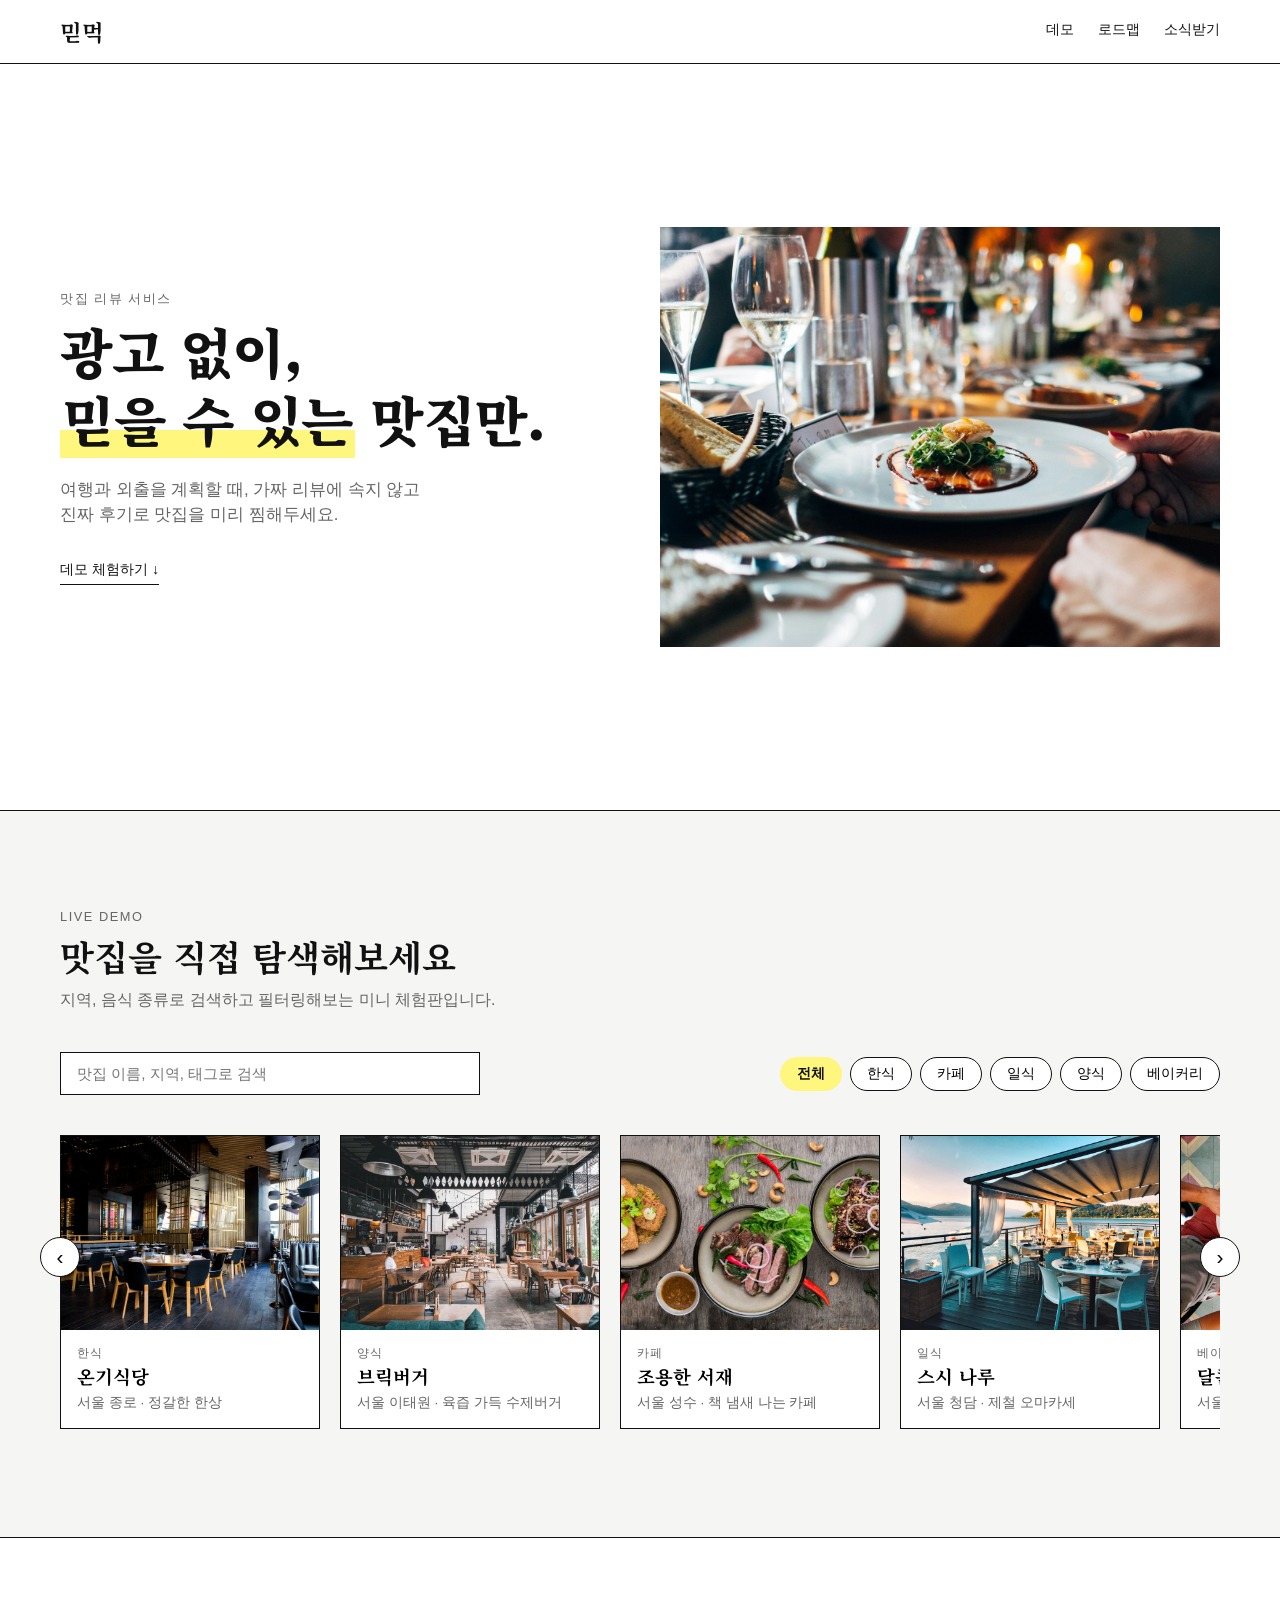
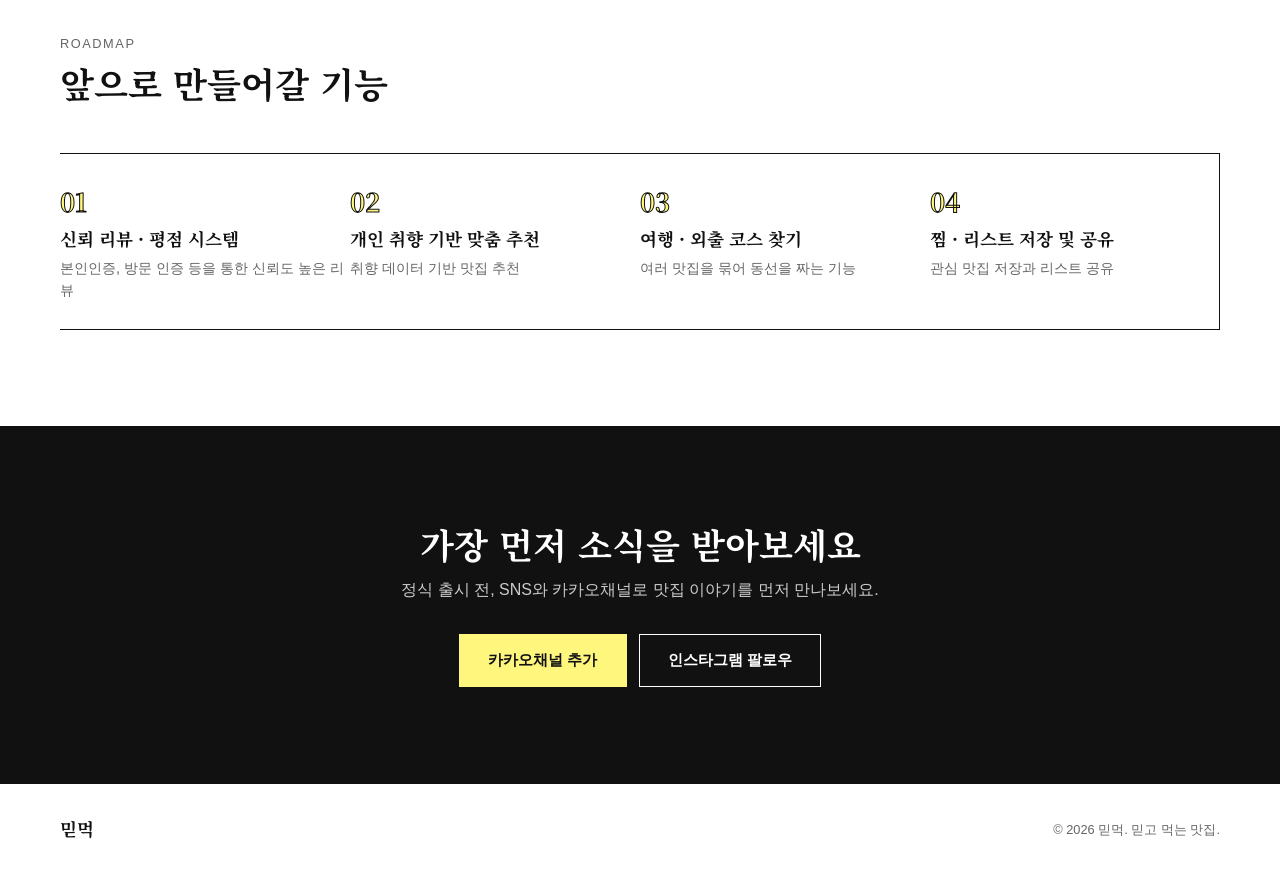
==== index.html @ 7cdf7df2 "Add 믿먹 landing page (hero, demo, roadmap, CTA) Implements PRD/DESIGN spec: vanilla HTML/CSS/JS with " ====
<!DOCTYPE html>
<html lang="ko">
<head>
<meta charset="UTF-8">
<meta name="viewport" content="width=device-width, initial-scale=1.0">
<title>믿먹 — 믿고 먹는 맛집</title>
<meta name="description" content="광고·가짜 리뷰 없이, 믿을 수 있는 맛집을 발견하세요.">
<link rel="preconnect" href="https://fonts.googleapis.com">
<link rel="preconnect" href="https://fonts.gstatic.com" crossorigin>
<link href="https://fonts.googleapis.com/css2?family=Noto+Serif+KR:wght@500;700;900&display=swap" rel="stylesheet">
<link rel="stylesheet" as="style" crossorigin href="https://cdn.jsdelivr.net/gh/orioncactus/pretendard@v1.3.9/dist/web/variable/pretendardvariable.css" />
<link rel="stylesheet" href="css/style.css">
</head>
<body>

<header class="site-header">
  <div class="container header-inner">
    <a href="#top" class="logo">믿먹</a>
    <nav class="site-nav">
      <a href="#demo">데모</a>
      <a href="#roadmap">로드맵</a>
      <a href="#cta">소식받기</a>
    </nav>
  </div>
</header>

<main id="top">

  <section class="hero">
    <div class="container hero-inner">
      <div class="hero-copy">
        <p class="eyebrow">맛집 리뷰 서비스</p>
        <h1>
          광고 없이,<br>
          <span class="highlight">믿을 수 있는</span> 맛집만.
        </h1>
        <p class="hero-sub">
          여행과 외출을 계획할 때, 가짜 리뷰에 속지 않고<br>
          진짜 후기로 맛집을 미리 찜해두세요.
        </p>
        <a href="#demo" class="hero-scroll">데모 체험하기 ↓</a>
      </div>
      <div class="hero-media">
        <img src="assets/images/hero.jpg" alt="정갈하게 차려진 음식 테이블">
      </div>
    </div>
  </section>

  <section id="demo" class="demo">
    <div class="container">
      <div class="demo-intro">
        <p class="eyebrow">Live Demo</p>
        <h2>맛집을 직접 탐색해보세요</h2>
        <p class="section-desc">지역, 음식 종류로 검색하고 필터링해보는 미니 체험판입니다.</p>
      </div>

      <div class="demo-controls">
        <input type="search" id="demo-search" class="search-input" placeholder="맛집 이름, 지역, 태그로 검색">
        <div class="filter-chips" id="filter-chips" role="group" aria-label="카테고리 필터"></div>
      </div>

      <div class="card-track-wrapper">
        <button class="track-arrow track-arrow-prev" id="arrow-prev" aria-label="이전 카드">‹</button>
        <div class="card-track" id="card-track"></div>
        <button class="track-arrow track-arrow-next" id="arrow-next" aria-label="다음 카드">›</button>
      </div>
      <p class="empty-state" id="empty-state" hidden>검색 결과가 없어요. 다른 키워드로 찾아보세요.</p>
    </div>
  </section>

  <section id="roadmap" class="roadmap">
    <div class="container">
      <p class="eyebrow">Roadmap</p>
      <h2>앞으로 만들어갈 기능</h2>
      <ol class="roadmap-list">
        <li class="roadmap-item">
          <span class="roadmap-index">01</span>
          <h3>신뢰 리뷰 · 평점 시스템</h3>
          <p>본인인증, 방문 인증 등을 통한 신뢰도 높은 리뷰</p>
        </li>
        <li class="roadmap-item">
          <span class="roadmap-index">02</span>
          <h3>개인 취향 기반 맞춤 추천</h3>
          <p>취향 데이터 기반 맛집 추천</p>
        </li>
        <li class="roadmap-item">
          <span class="roadmap-index">03</span>
          <h3>여행 · 외출 코스 찾기</h3>
          <p>여러 맛집을 묶어 동선을 짜는 기능</p>
        </li>
        <li class="roadmap-item">
          <span class="roadmap-index">04</span>
          <h3>찜 · 리스트 저장 및 공유</h3>
          <p>관심 맛집 저장과 리스트 공유</p>
        </li>
      </ol>
    </div>
  </section>

  <section id="cta" class="cta">
    <div class="container cta-inner">
      <h2>가장 먼저 소식을 받아보세요</h2>
      <p>정식 출시 전, SNS와 카카오채널로 맛집 이야기를 먼저 만나보세요.</p>
      <div class="cta-buttons">
        <!-- TODO: 실제 카카오채널 URL로 교체 -->
        <a href="#" class="btn btn-primary">카카오채널 추가</a>
        <!-- TODO: 실제 인스타그램 URL로 교체 -->
        <a href="#" class="btn btn-secondary">인스타그램 팔로우</a>
      </div>
    </div>
  </section>

</main>

<footer class="site-footer">
  <div class="container footer-inner">
    <span class="logo logo-small">믿먹</span>
    <p>&copy; 2026 믿먹. 믿고 먹는 맛집.</p>
  </div>
</footer>

<div class="modal-overlay" id="modal-overlay" hidden>
  <div class="modal" role="dialog" aria-modal="true" aria-labelledby="modal-title">
    <button class="modal-close" id="modal-close" aria-label="닫기">×</button>
    <div class="modal-media">
      <img id="modal-img" src="" alt="">
    </div>
    <div class="modal-body">
      <p class="eyebrow" id="modal-category"></p>
      <h3 id="modal-title"></h3>
      <p class="modal-meta" id="modal-meta"></p>
      <ul class="modal-reviews" id="modal-reviews"></ul>
    </div>
  </div>
</div>

<script src="js/demo-data.js"></script>
<script src="js/main.js"></script>
</body>
</html>
---- css/style.css ----
/* ---------- Tokens ---------- */
:root {
  --font-heading: 'Noto Serif KR', Georgia, 'Times New Roman', serif;
  --font-body: 'Pretendard Variable', 'Pretendard', -apple-system, BlinkMacSystemFont, 'Malgun Gothic', sans-serif;

  --color-bg: #FFFFFF;
  --color-bg-alt: #F5F5F3;
  --color-text: #111111;
  --color-text-muted: #666666;
  --color-border: #111111;
  --color-point: #FFF67E;
  --color-point-text: #111111;

  --container-max: 1200px;
  --header-height: 64px;
}

/* ---------- Reset ---------- */
* { box-sizing: border-box; margin: 0; padding: 0; }

html { scroll-behavior: smooth; }

body {
  font-family: var(--font-body);
  color: var(--color-text);
  background: var(--color-bg);
  line-height: 1.5;
  -webkit-font-smoothing: antialiased;
}

img { max-width: 100%; display: block; }

a { color: inherit; text-decoration: none; }

h1, h2, h3 { font-family: var(--font-heading); line-height: 1.25; }

ul, ol { list-style: none; }

button { font-family: inherit; cursor: pointer; background: none; border: none; }

input { font-family: inherit; }

.container {
  max-width: var(--container-max);
  margin: 0 auto;
  padding: 0 20px;
}

.eyebrow {
  font-size: 0.8rem;
  letter-spacing: 0.12em;
  text-transform: uppercase;
  color: var(--color-text-muted);
  margin-bottom: 8px;
}

.section-desc {
  color: var(--color-text-muted);
  margin-top: 10px;
}

.highlight {
  background: linear-gradient(to top, var(--color-point) 35%, transparent 35%);
  padding: 0 2px;
}

/* ---------- Header ---------- */
.site-header {
  position: sticky;
  top: 0;
  z-index: 50;
  background: var(--color-bg);
  border-bottom: 1px solid var(--color-border);
  height: var(--header-height);
}

.header-inner {
  height: 100%;
  display: flex;
  align-items: center;
  justify-content: space-between;
}

.logo {
  font-family: var(--font-heading);
  font-weight: 700;
  font-size: 1.4rem;
  letter-spacing: -0.02em;
}

.site-nav {
  display: flex;
  gap: 24px;
}

.site-nav a {
  font-size: 0.9rem;
  color: var(--color-text);
  border-bottom: 1px solid transparent;
  padding-bottom: 2px;
  transition: border-color 0.2s;
}

.site-nav a:hover { border-color: var(--color-text); }

/* ---------- Hero ---------- */
.hero {
  min-height: calc(90vh - var(--header-height));
  display: flex;
  align-items: center;
  padding: 48px 0;
}

.hero-inner {
  display: grid;
  grid-template-columns: 1fr;
  gap: 40px;
  align-items: center;
}

.hero-copy h1 {
  font-size: clamp(2rem, 5vw, 3.4rem);
  font-weight: 900;
  letter-spacing: -0.02em;
}

.hero-sub {
  margin-top: 24px;
  color: var(--color-text-muted);
  font-size: 1.05rem;
}

.hero-scroll {
  display: inline-block;
  margin-top: 32px;
  font-size: 0.9rem;
  border-bottom: 1px solid var(--color-text);
  padding-bottom: 3px;
}

.hero-media {
  aspect-ratio: 4 / 3;
  overflow: hidden;
}

.hero-media img {
  width: 100%;
  height: 100%;
  object-fit: cover;
}

/* ---------- Demo ---------- */
.demo {
  padding: 96px 0;
  background: var(--color-bg-alt);
  border-top: 1px solid var(--color-border);
  border-bottom: 1px solid var(--color-border);
}

.demo-intro h2 {
  font-size: clamp(1.6rem, 3vw, 2.2rem);
}

.demo-controls {
  margin-top: 40px;
  display: flex;
  flex-direction: column;
  gap: 16px;
}

.search-input {
  border: 1px solid var(--color-border);
  background: var(--color-bg);
  padding: 12px 16px;
  font-size: 0.95rem;
  width: 100%;
  max-width: 420px;
}

.search-input:focus {
  outline: none;
  box-shadow: 0 0 0 2px var(--color-point);
}

.filter-chips {
  display: flex;
  flex-wrap: wrap;
  gap: 8px;
}

.chip {
  border: 1px solid var(--color-border);
  padding: 7px 16px;
  font-size: 0.85rem;
  border-radius: 999px;
  background: var(--color-bg);
  transition: background 0.15s, border-color 0.15s;
}

.chip.active {
  background: var(--color-point);
  border-color: var(--color-point);
  color: var(--color-point-text);
  font-weight: 600;
}

.card-track-wrapper {
  position: relative;
  margin-top: 40px;
}

.card-track {
  display: flex;
  gap: 20px;
  overflow-x: auto;
  scroll-snap-type: x mandatory;
  padding-bottom: 12px;
  scrollbar-width: thin;
}

.card {
  scroll-snap-align: start;
  flex: 0 0 auto;
  width: 260px;
  background: var(--color-bg);
  border: 1px solid var(--color-border);
  cursor: pointer;
  text-align: left;
  transition: transform 0.2s;
}

.card:hover { transform: translateY(-4px); }

.card-img {
  aspect-ratio: 4 / 3;
  overflow: hidden;
}

.card-img img {
  width: 100%;
  height: 100%;
  object-fit: cover;
}

.card-body {
  padding: 16px;
}

.card-category {
  font-size: 0.72rem;
  letter-spacing: 0.06em;
  color: var(--color-text-muted);
  text-transform: uppercase;
}

.card-name {
  font-family: var(--font-heading);
  font-size: 1.15rem;
  font-weight: 700;
  margin-top: 4px;
}

.card-meta {
  margin-top: 6px;
  font-size: 0.85rem;
  color: var(--color-text-muted);
}

.track-arrow {
  display: none;
  position: absolute;
  top: 40%;
  transform: translateY(-50%);
  width: 40px;
  height: 40px;
  border-radius: 50%;
  border: 1px solid var(--color-border);
  background: var(--color-bg);
  font-size: 1.3rem;
  align-items: center;
  justify-content: center;
  z-index: 5;
}

.track-arrow-prev { left: -20px; }
.track-arrow-next { right: -20px; }

.empty-state {
  margin-top: 32px;
  color: var(--color-text-muted);
  text-align: center;
}

/* ---------- Roadmap ---------- */
.roadmap {
  padding: 96px 0;
}

.roadmap h2 {
  font-size: clamp(1.6rem, 3vw, 2.2rem);
  margin-bottom: 48px;
}

.roadmap-list {
  display: grid;
  grid-template-columns: 1fr;
  gap: 0;
}

.roadmap-item {
  border-top: 1px solid var(--color-border);
  padding: 28px 0;
}

.roadmap-item:last-child {
  border-bottom: 1px solid var(--color-border);
}

.roadmap-index {
  display: block;
  font-family: var(--font-heading);
  font-size: 1.6rem;
  font-weight: 700;
  color: var(--color-point);
  -webkit-text-stroke: 1px var(--color-text);
  margin-bottom: 8px;
}

.roadmap-item h3 {
  font-size: 1.1rem;
  margin-bottom: 8px;
}

.roadmap-item p {
  color: var(--color-text-muted);
  font-size: 0.9rem;
}

/* ---------- CTA ---------- */
.cta {
  padding: 96px 0;
  background: var(--color-text);
  color: var(--color-bg);
  text-align: center;
}

.cta-inner {
  max-width: 560px;
}

.cta h2 {
  font-size: clamp(1.6rem, 3vw, 2.2rem);
}

.cta p {
  margin-top: 12px;
  color: #cccccc;
}

.cta-buttons {
  margin-top: 32px;
  display: flex;
  flex-direction: column;
  gap: 12px;
  justify-content: center;
}

.btn {
  display: inline-block;
  padding: 14px 28px;
  font-size: 0.95rem;
  font-weight: 600;
  border: 1px solid var(--color-bg);
  text-align: center;
}

.btn-primary {
  background: var(--color-point);
  color: var(--color-point-text);
  border-color: var(--color-point);
}

.btn-secondary {
  background: transparent;
  color: var(--color-bg);
}

/* ---------- Footer ---------- */
.site-footer {
  padding: 32px 0;
  border-top: 1px solid var(--color-border);
}

.footer-inner {
  display: flex;
  flex-direction: column;
  gap: 8px;
  align-items: flex-start;
}

.logo-small { font-size: 1.1rem; }

.footer-inner p {
  font-size: 0.8rem;
  color: var(--color-text-muted);
}

/* ---------- Modal ---------- */
.modal-overlay {
  position: fixed;
  inset: 0;
  background: rgba(17, 17, 17, 0.7);
  display: flex;
  align-items: center;
  justify-content: center;
  z-index: 100;
  padding: 20px;
}

.modal-overlay[hidden] { display: none; }

.modal {
  background: var(--color-bg);
  max-width: 640px;
  width: 100%;
  max-height: 85vh;
  overflow-y: auto;
  position: relative;
  display: grid;
  grid-template-columns: 1fr;
}

.modal-close {
  position: absolute;
  top: 12px;
  right: 12px;
  width: 36px;
  height: 36px;
  border-radius: 50%;
  background: var(--color-bg);
  border: 1px solid var(--color-border);
  font-size: 1.3rem;
  line-height: 1;
  z-index: 2;
}

.modal-media {
  aspect-ratio: 16 / 9;
  overflow: hidden;
}

.modal-media img {
  width: 100%;
  height: 100%;
  object-fit: cover;
}

.modal-body {
  padding: 28px;
}

.modal-body h3 {
  font-size: 1.6rem;
}

.modal-meta {
  margin-top: 6px;
  color: var(--color-text-muted);
  font-size: 0.9rem;
}

.modal-reviews {
  margin-top: 24px;
  display: flex;
  flex-direction: column;
  gap: 14px;
}

.modal-reviews li {
  border-left: 2px solid var(--color-point);
  padding: 4px 0 4px 16px;
}

.modal-reviews li:nth-child(even) {
  transform: rotate(-0.4deg);
}

.modal-reviews li:nth-child(odd) {
  transform: rotate(0.4deg);
}

.review-author {
  font-size: 0.8rem;
  font-weight: 600;
  color: var(--color-text-muted);
}

.review-rating { color: var(--color-point-text); }

.review-text {
  margin-top: 4px;
  font-size: 0.92rem;
}

/* ---------- Responsive ---------- */
@media (min-width: 768px) {
  .hero-inner {
    grid-template-columns: 1fr 1fr;
  }

  .demo-controls {
    flex-direction: row;
    align-items: center;
    justify-content: space-between;
  }

  .track-arrow {
    display: flex;
  }

  .roadmap-list {
    grid-template-columns: repeat(4, 1fr);
  }

  .roadmap-item {
    border-top: 1px solid var(--color-border);
    border-bottom: 1px solid var(--color-border);
    border-right: none;
  }

  .roadmap-item:last-child {
    border-right: 1px solid var(--color-border);
  }

  .cta-buttons {
    flex-direction: row;
  }

  .modal {
    grid-template-columns: 1fr 1fr;
  }

  .modal-media {
    aspect-ratio: auto;
    height: 100%;
  }

  .footer-inner {
    flex-direction: row;
    align-items: center;
    justify-content: space-between;
  }
}
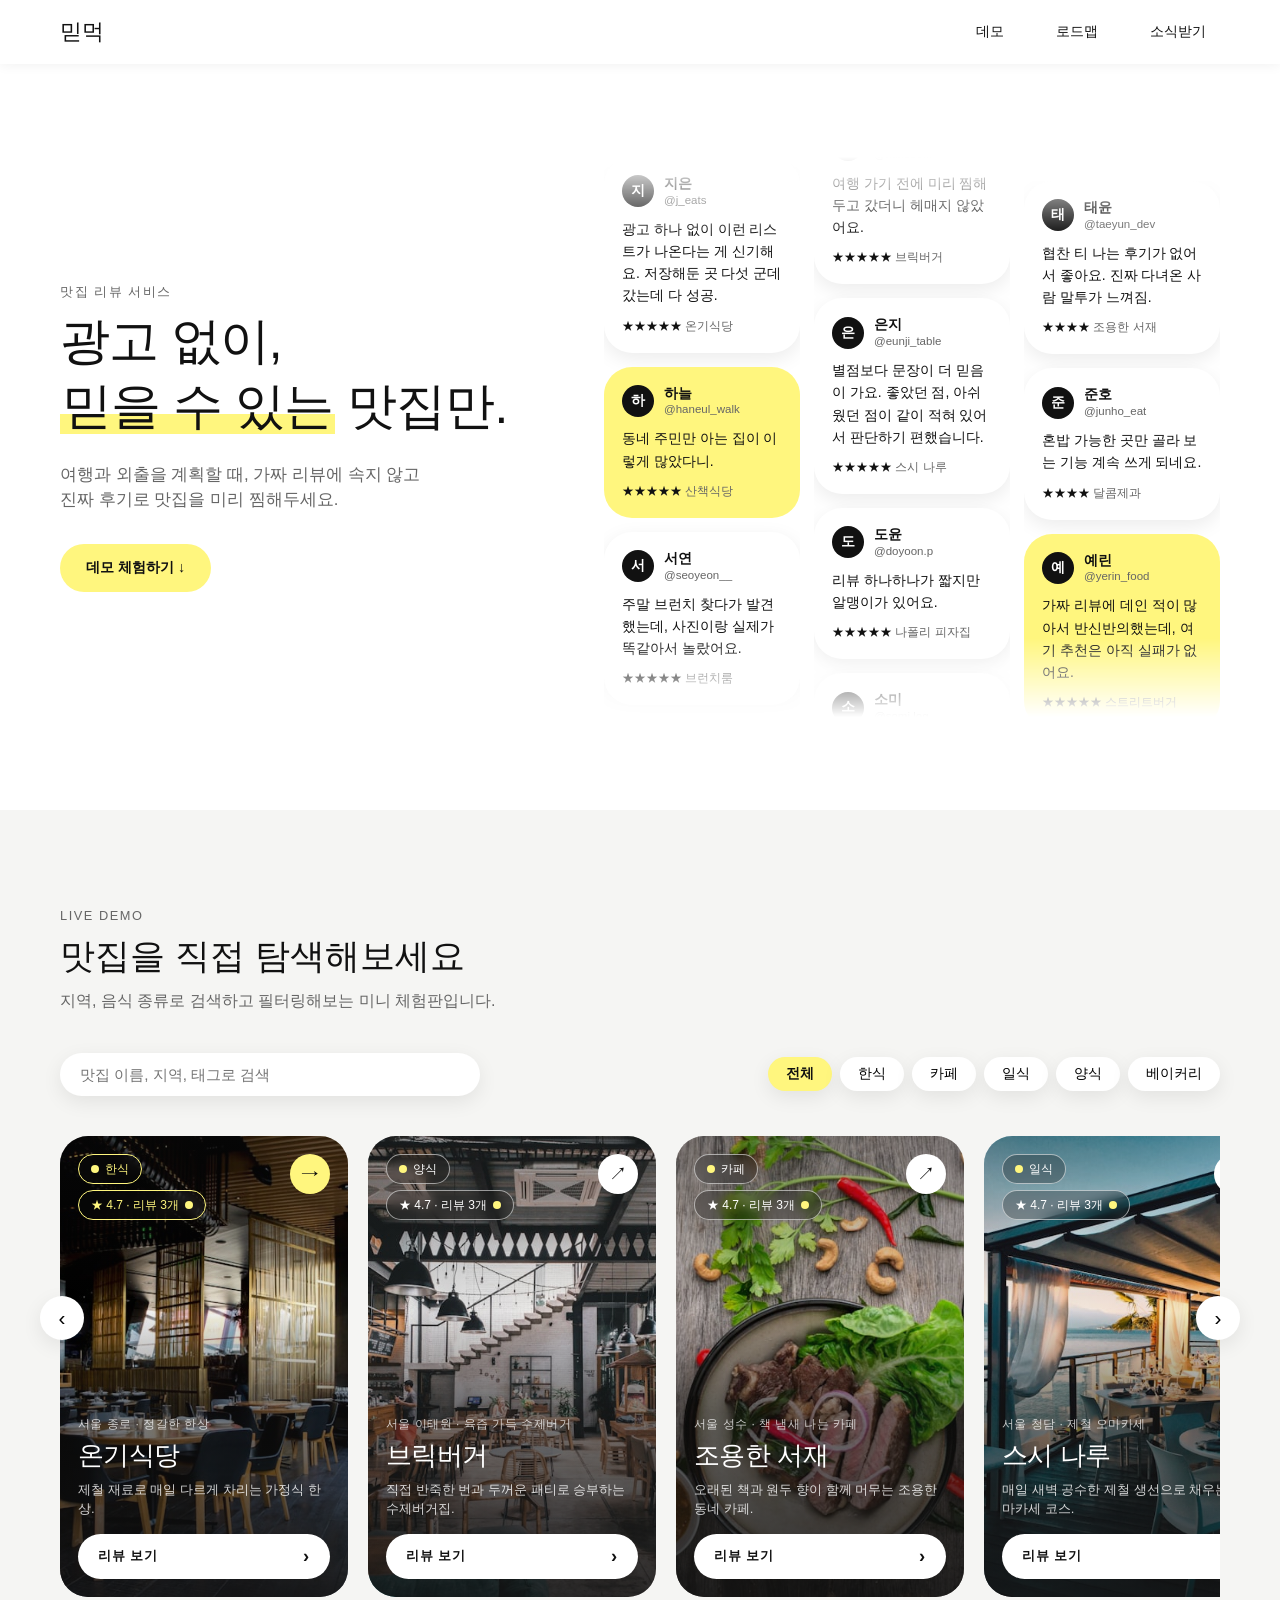
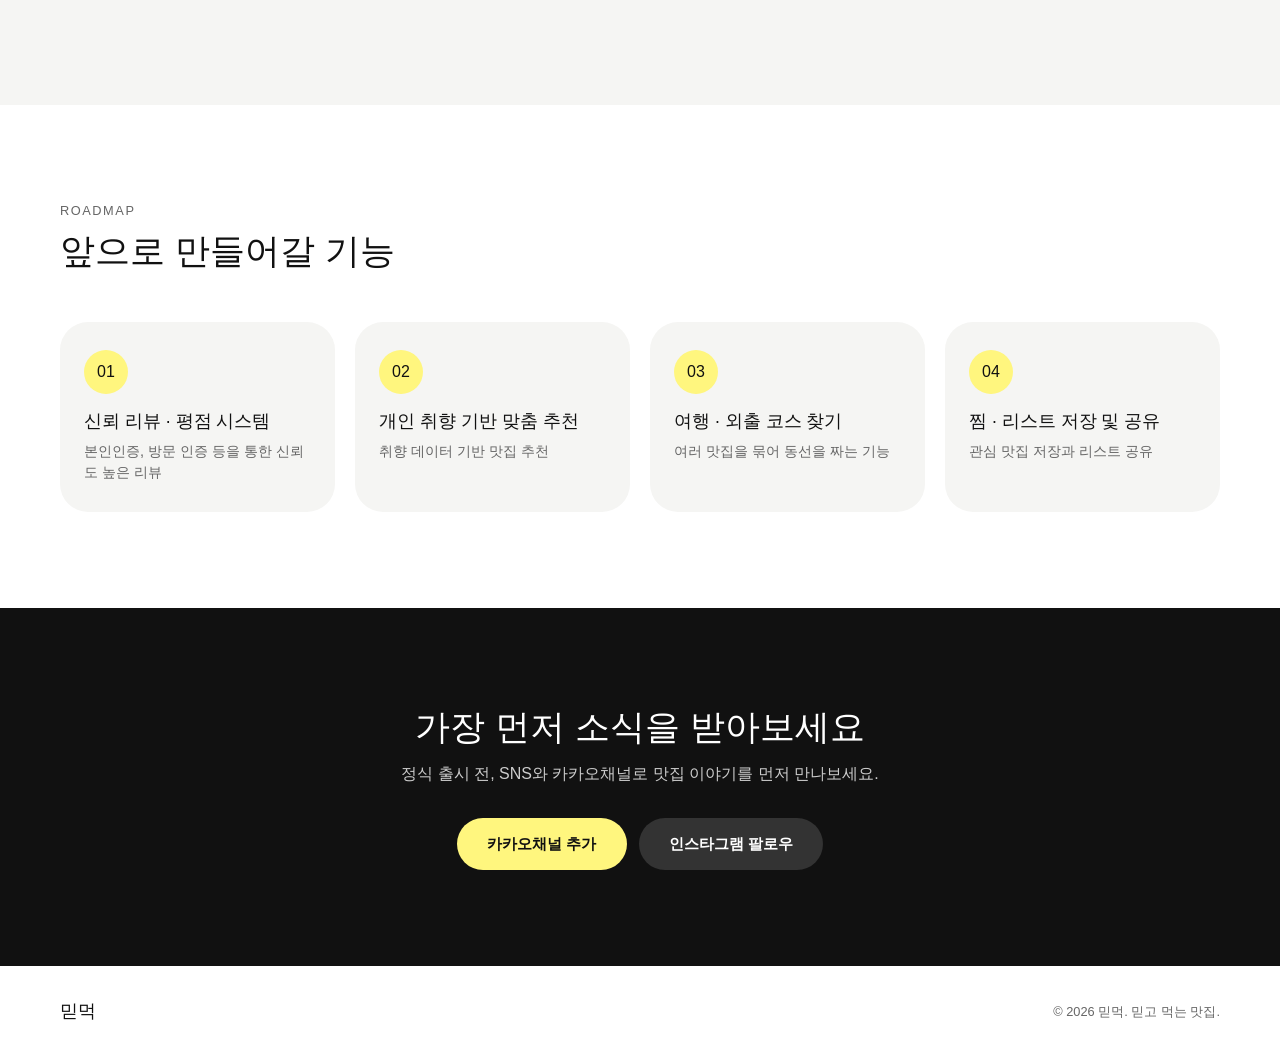
==== commit 3edeb141: "히어로섹션,라이브데모 수정" ====
--- a/index.html
+++ b/index.html
@@ -5,9 +5,7 @@
 <meta name="viewport" content="width=device-width, initial-scale=1.0">
 <title>믿먹 — 믿고 먹는 맛집</title>
 <meta name="description" content="광고·가짜 리뷰 없이, 믿을 수 있는 맛집을 발견하세요.">
-<link rel="preconnect" href="https://fonts.googleapis.com">
-<link rel="preconnect" href="https://fonts.gstatic.com" crossorigin>
-<link href="https://fonts.googleapis.com/css2?family=Noto+Serif+KR:wght@500;700;900&display=swap" rel="stylesheet">
+<link rel="preconnect" href="https://cdn.jsdelivr.net" crossorigin>
 <link rel="stylesheet" as="style" crossorigin href="https://cdn.jsdelivr.net/gh/orioncactus/pretendard@v1.3.9/dist/web/variable/pretendardvariable.css" />
 <link rel="stylesheet" href="css/style.css">
 </head>
@@ -40,9 +38,7 @@
         </p>
         <a href="#demo" class="hero-scroll">데모 체험하기 ↓</a>
       </div>
-      <div class="hero-media">
-        <img src="assets/images/hero.jpg" alt="정갈하게 차려진 음식 테이블">
-      </div>
+      <div class="hero-marquee" id="hero-marquee"></div>
     </div>
   </section>
 
@@ -120,7 +116,7 @@
 </footer>
 
 <div class="modal-overlay" id="modal-overlay" hidden>
-  <div class="modal" role="dialog" aria-modal="true" aria-labelledby="modal-title">
+  <div class="modal" id="modal-panel" role="dialog" aria-modal="true" aria-labelledby="modal-title">
     <button class="modal-close" id="modal-close" aria-label="닫기">×</button>
     <div class="modal-media">
       <img id="modal-img" src="" alt="">
@@ -129,7 +125,13 @@
       <p class="eyebrow" id="modal-category"></p>
       <h3 id="modal-title"></h3>
       <p class="modal-meta" id="modal-meta"></p>
+      <p class="modal-description" id="modal-description"></p>
+      <p class="modal-rating" id="modal-rating"></p>
       <ul class="modal-reviews" id="modal-reviews"></ul>
+      <div class="modal-similar">
+        <p class="eyebrow">비슷한 맛집 추천</p>
+        <div class="similar-list" id="modal-similar-list"></div>
+      </div>
     </div>
   </div>
 </div>
--- a/css/style.css
+++ b/css/style.css
@@ -1,18 +1,34 @@
+/* ---------- Fonts ---------- */
+/* 여기어때 잘난체 고딕 (단일 굵기) */
+@font-face {
+  font-family: 'Jalnan Gothic';
+  font-weight: normal;
+  font-style: normal;
+  font-display: swap;
+  src: url('https://cdn.jsdelivr.net/gh/fonts-archive/JalnanGothic/JalnanGothic.woff2') format('woff2'),
+       url('https://cdn.jsdelivr.net/gh/fonts-archive/JalnanGothic/JalnanGothic.woff') format('woff');
+}
+
 /* ---------- Tokens ---------- */
 :root {
-  --font-heading: 'Noto Serif KR', Georgia, 'Times New Roman', serif;
+  --font-heading: 'Jalnan Gothic', 'Pretendard Variable', 'Pretendard', sans-serif;
   --font-body: 'Pretendard Variable', 'Pretendard', -apple-system, BlinkMacSystemFont, 'Malgun Gothic', sans-serif;
 
   --color-bg: #FFFFFF;
   --color-bg-alt: #F5F5F3;
   --color-text: #111111;
   --color-text-muted: #666666;
-  --color-border: #111111;
   --color-point: #FFF67E;
   --color-point-text: #111111;
 
   --container-max: 1200px;
   --header-height: 64px;
+
+  /* 테두리 없이 면과 라운드로 구분 */
+  --radius: 28px;      /* 카드·이미지·모달 등 큰 박스 */
+  --radius-sm: 14px;   /* 썸네일처럼 작은 박스 */
+  --radius-pill: 999px; /* 칩·버튼 등 컨트롤 */
+  --shadow-soft: 0 6px 20px rgba(17, 17, 17, 0.08);
 }
 
 /* ---------- Reset ---------- */
@@ -32,7 +48,8 @@
 
 a { color: inherit; text-decoration: none; }
 
-h1, h2, h3 { font-family: var(--font-heading); line-height: 1.25; }
+/* 잘난체 고딕은 굵기가 하나뿐이라 합성 볼드를 쓰지 않고 400으로 고정 */
+h1, h2, h3 { font-family: var(--font-heading); line-height: 1.3; font-weight: 400; }
 
 ul, ol { list-style: none; }
 
@@ -70,7 +87,7 @@
   top: 0;
   z-index: 50;
   background: var(--color-bg);
-  border-bottom: 1px solid var(--color-border);
+  box-shadow: 0 1px 12px rgba(17, 17, 17, 0.06);
   height: var(--header-height);
 }
 
@@ -83,7 +100,7 @@
 
 .logo {
   font-family: var(--font-heading);
-  font-weight: 700;
+  font-weight: 400;
   font-size: 1.4rem;
   letter-spacing: -0.02em;
 }
@@ -96,12 +113,12 @@
 .site-nav a {
   font-size: 0.9rem;
   color: var(--color-text);
-  border-bottom: 1px solid transparent;
-  padding-bottom: 2px;
-  transition: border-color 0.2s;
-}
-
-.site-nav a:hover { border-color: var(--color-text); }
+  padding: 6px 14px;
+  border-radius: var(--radius-pill);
+  transition: background 0.2s;
+}
+
+.site-nav a:hover { background: var(--color-bg-alt); }
 
 /* ---------- Hero ---------- */
 .hero {
@@ -119,8 +136,7 @@
 }
 
 .hero-copy h1 {
-  font-size: clamp(2rem, 5vw, 3.4rem);
-  font-weight: 900;
+  font-size: clamp(1.9rem, 4.4vw, 3.1rem);
   letter-spacing: -0.02em;
 }
 
@@ -134,27 +150,115 @@
   display: inline-block;
   margin-top: 32px;
   font-size: 0.9rem;
-  border-bottom: 1px solid var(--color-text);
-  padding-bottom: 3px;
-}
-
-.hero-media {
-  aspect-ratio: 4 / 3;
+  font-weight: 600;
+  padding: 13px 26px;
+  border-radius: var(--radius-pill);
+  background: var(--color-point);
+  color: var(--color-point-text);
+}
+
+/* ---------- Hero marquee (엔딩크레딧형 후기) ---------- */
+.hero-marquee {
+  height: 380px;
   overflow: hidden;
-}
-
-.hero-media img {
-  width: 100%;
-  height: 100%;
-  object-fit: cover;
+  display: grid;
+  grid-template-columns: repeat(2, 1fr);
+  gap: 14px;
+  /* 위아래 끝을 자연스럽게 페이드 */
+  -webkit-mask-image: linear-gradient(to bottom, transparent 0%, #000 14%, #000 86%, transparent 100%);
+  mask-image: linear-gradient(to bottom, transparent 0%, #000 14%, #000 86%, transparent 100%);
+}
+
+.mq-col { overflow: hidden; }
+
+/* 열마다 시작 위치를 어긋나게 해서 불규칙한 그리드처럼 보이게 */
+.mq-col-2 { margin-top: -46px; }
+.mq-col-3 { display: none; margin-top: 24px; }
+
+.mq-inner {
+  display: flex;
+  flex-direction: column;
+  animation: mq-scroll 34s linear infinite;
+  will-change: transform;
+}
+
+/* 복제본을 레이아웃에 그대로 흘려보내 -50% 이동이 정확히 한 묶음이 되도록 */
+.mq-dup { display: contents; }
+
+.mq-col-2 .mq-inner { animation-duration: 44s; }
+.mq-col-3 .mq-inner { animation-duration: 38s; }
+
+@keyframes mq-scroll {
+  from { transform: translateY(0); }
+  to { transform: translateY(-50%); }
+}
+
+.hero-marquee:hover .mq-inner { animation-play-state: paused; }
+
+.mq-card {
+  background: var(--color-bg);
+  border-radius: var(--radius);
+  box-shadow: var(--shadow-soft);
+  padding: 18px;
+  /* gap 대신 margin을 써야 복제본 높이가 정확히 절반이 됨 */
+  margin-bottom: 14px;
+}
+
+/* 열마다 한 장씩만 포인트 컬러로 리듬 주기 */
+.mq-col-1 .mq-card:nth-child(4n + 2),
+.mq-col-3 .mq-card:nth-child(4n + 3) {
+  background: var(--color-point);
+  box-shadow: none;
+}
+
+.mq-head {
+  display: flex;
+  align-items: center;
+  gap: 10px;
+  margin-bottom: 10px;
+}
+
+.mq-avatar {
+  flex: 0 0 auto;
+  width: 32px;
+  height: 32px;
+  border-radius: 50%;
+  background: var(--color-text);
+  color: var(--color-bg);
+  display: flex;
+  align-items: center;
+  justify-content: center;
+  font-size: 0.85rem;
+  font-weight: 600;
+}
+
+.mq-who { display: flex; flex-direction: column; line-height: 1.3; }
+
+.mq-name { font-size: 0.85rem; font-weight: 600; }
+
+.mq-handle { font-size: 0.72rem; color: var(--color-text-muted); }
+
+.mq-text {
+  font-size: 0.87rem;
+  line-height: 1.6;
+}
+
+.mq-place {
+  margin-top: 10px;
+  font-size: 0.75rem;
+  color: var(--color-text-muted);
+}
+
+.mq-star { color: var(--color-text); }
+
+@media (prefers-reduced-motion: reduce) {
+  .mq-inner { animation: none; }
 }
 
 /* ---------- Demo ---------- */
 .demo {
   padding: 96px 0;
   background: var(--color-bg-alt);
-  border-top: 1px solid var(--color-border);
-  border-bottom: 1px solid var(--color-border);
 }
 
 .demo-intro h2 {
@@ -169,9 +273,11 @@
 }
 
 .search-input {
-  border: 1px solid var(--color-border);
-  background: var(--color-bg);
-  padding: 12px 16px;
+  border: none;
+  border-radius: var(--radius-pill);
+  background: var(--color-bg);
+  box-shadow: var(--shadow-soft);
+  padding: 13px 20px;
   font-size: 0.95rem;
   width: 100%;
   max-width: 420px;
@@ -179,7 +285,7 @@
 
 .search-input:focus {
   outline: none;
-  box-shadow: 0 0 0 2px var(--color-point);
+  box-shadow: var(--shadow-soft), 0 0 0 2px var(--color-point);
 }
 
 .filter-chips {
@@ -189,81 +295,207 @@
 }
 
 .chip {
-  border: 1px solid var(--color-border);
-  padding: 7px 16px;
+  border: none;
+  padding: 8px 18px;
   font-size: 0.85rem;
-  border-radius: 999px;
-  background: var(--color-bg);
-  transition: background 0.15s, border-color 0.15s;
-}
+  border-radius: var(--radius-pill);
+  background: var(--color-bg);
+  box-shadow: var(--shadow-soft);
+  transition: background 0.15s, transform 0.15s;
+}
+
+.chip:hover { transform: translateY(-1px); }
 
 .chip.active {
   background: var(--color-point);
-  border-color: var(--color-point);
   color: var(--color-point-text);
   font-weight: 600;
 }
 
 .card-track-wrapper {
   position: relative;
-  margin-top: 40px;
+  margin-top: 28px;
 }
 
 .card-track {
   display: flex;
-  gap: 20px;
+  gap: 16px;
   overflow-x: auto;
   scroll-snap-type: x mandatory;
+  /* overflow-x가 세로 방향도 클리핑하므로, 호버 시 올라가는 카드가 잘리지 않도록 위쪽 여유 */
+  padding-top: 12px;
   padding-bottom: 12px;
-  scrollbar-width: thin;
-}
+  /* 화살표로 넘기므로 스크롤바는 숨김 (스크롤 자체는 유지) */
+  scrollbar-width: none;
+  -ms-overflow-style: none;
+}
+
+.card-track::-webkit-scrollbar { display: none; }
 
 .card {
   scroll-snap-align: start;
   flex: 0 0 auto;
-  width: 260px;
-  background: var(--color-bg);
-  border: 1px solid var(--color-border);
+  position: relative;
+  width: 264px;
+  aspect-ratio: 5 / 8;
+  border-radius: var(--radius);
+  overflow: hidden;
   cursor: pointer;
   text-align: left;
-  transition: transform 0.2s;
-}
-
-.card:hover { transform: translateY(-4px); }
-
-.card-img {
-  aspect-ratio: 4 / 3;
-  overflow: hidden;
-}
-
-.card-img img {
+  color: #FFFFFF;
+  isolation: isolate;
+  transition: transform 0.25s ease;
+}
+
+.card:hover { transform: translateY(-6px); }
+
+.card-bg {
+  position: absolute;
+  inset: 0;
   width: 100%;
   height: 100%;
   object-fit: cover;
-}
-
-.card-body {
-  padding: 16px;
-}
-
-.card-category {
-  font-size: 0.72rem;
-  letter-spacing: 0.06em;
-  color: var(--color-text-muted);
-  text-transform: uppercase;
+  z-index: 0;
+  transition: transform 0.4s ease;
+}
+
+.card:hover .card-bg { transform: scale(1.06); }
+
+/* 이미지 위 텍스트 가독성용 스크림 */
+.card-overlay {
+  position: relative;
+  z-index: 1;
+  height: 100%;
+  display: flex;
+  flex-direction: column;
+  justify-content: space-between;
+  padding: 18px;
+  background: linear-gradient(
+    to top,
+    rgba(17, 17, 17, 0.86) 0%,
+    rgba(17, 17, 17, 0.55) 40%,
+    rgba(17, 17, 17, 0.05) 62%,
+    rgba(17, 17, 17, 0.35) 100%
+  );
+}
+
+.card-top {
+  display: flex;
+  align-items: flex-start;
+  justify-content: space-between;
+  gap: 12px;
+}
+
+.card-badges {
+  display: flex;
+  flex-direction: column;
+  align-items: flex-start;
+  gap: 6px;
+}
+
+.card-badge {
+  display: inline-flex;
+  align-items: center;
+  gap: 6px;
+  padding: 5px 12px;
+  border-radius: var(--radius-pill);
+  border: 1px solid rgba(255, 255, 255, 0.55);
+  background: rgba(17, 17, 17, 0.28);
+  backdrop-filter: blur(6px);
+  font-size: 0.75rem;
+  font-weight: 500;
+  white-space: nowrap;
+}
+
+.card-badge-dot {
+  width: 8px;
+  height: 8px;
+  border-radius: 50%;
+  background: var(--color-point);
+}
+
+.card-arrow {
+  flex: 0 0 auto;
+  width: 40px;
+  height: 40px;
+  border-radius: 50%;
+  background: var(--color-bg);
+  color: var(--color-text);
+  display: flex;
+  align-items: center;
+  justify-content: center;
+  font-size: 1.1rem;
+  transition: background 0.2s, transform 0.2s;
+}
+
+/* 첫 카드 · 호버 카드에만 포인트 컬러 강조 */
+.card:first-child .card-badge,
+.card:hover .card-badge {
+  border-color: var(--color-point);
+  color: var(--color-point);
+}
+
+.card:first-child .card-arrow,
+.card:hover .card-arrow {
+  background: var(--color-point);
+  transform: rotate(45deg);
+}
+
+.card-bottom {
+  display: flex;
+  flex-direction: column;
+  align-items: flex-start;
+}
+
+.card-area {
+  font-size: 0.75rem;
+  letter-spacing: 0.04em;
+  color: rgba(255, 255, 255, 0.75);
 }
 
 .card-name {
   font-family: var(--font-heading);
-  font-size: 1.15rem;
-  font-weight: 700;
-  margin-top: 4px;
-}
-
-.card-meta {
+  font-size: 1.6rem;
+  font-weight: 400;
+  letter-spacing: -0.02em;
   margin-top: 6px;
-  font-size: 0.85rem;
-  color: var(--color-text-muted);
+}
+
+.card-desc {
+  margin-top: 8px;
+  font-size: 0.82rem;
+  line-height: 1.45;
+  color: rgba(255, 255, 255, 0.82);
+  display: -webkit-box;
+  -webkit-line-clamp: 2;
+  -webkit-box-orient: vertical;
+  overflow: hidden;
+}
+
+.card-cta {
+  margin-top: 16px;
+  width: 100%;
+  display: flex;
+  align-items: center;
+  justify-content: space-between;
+  gap: 12px;
+  padding: 13px 20px;
+  border-radius: var(--radius-pill);
+  background: var(--color-bg);
+  color: var(--color-text);
+  font-size: 0.8rem;
+  font-weight: 600;
+  letter-spacing: 0.06em;
+  transition: background 0.2s;
+}
+
+.card:hover .card-cta { background: var(--color-point); }
+
+.card-cta-icon { font-size: 1.15rem; line-height: 1; }
+
+.card-cta:focus-visible {
+  outline: 2px solid var(--color-point);
+  outline-offset: 3px;
 }
 
 .track-arrow {
@@ -271,16 +503,20 @@
   position: absolute;
   top: 40%;
   transform: translateY(-50%);
-  width: 40px;
-  height: 40px;
+  width: 44px;
+  height: 44px;
   border-radius: 50%;
-  border: 1px solid var(--color-border);
-  background: var(--color-bg);
+  border: none;
+  background: var(--color-bg);
+  box-shadow: var(--shadow-soft);
   font-size: 1.3rem;
   align-items: center;
   justify-content: center;
   z-index: 5;
-}
+  transition: background 0.15s;
+}
+
+.track-arrow:hover { background: var(--color-point); }
 
 .track-arrow-prev { left: -20px; }
 .track-arrow-next { right: -20px; }
@@ -304,26 +540,29 @@
 .roadmap-list {
   display: grid;
   grid-template-columns: 1fr;
-  gap: 0;
+  gap: 16px;
 }
 
 .roadmap-item {
-  border-top: 1px solid var(--color-border);
-  padding: 28px 0;
-}
-
-.roadmap-item:last-child {
-  border-bottom: 1px solid var(--color-border);
-}
-
+  background: var(--color-bg-alt);
+  border-radius: var(--radius);
+  padding: 28px 24px;
+}
+
+/* 검정 외곽선 대신 포인트 컬러 원형 배지 */
 .roadmap-index {
-  display: block;
+  display: flex;
+  align-items: center;
+  justify-content: center;
+  width: 44px;
+  height: 44px;
+  border-radius: 50%;
+  background: var(--color-point);
   font-family: var(--font-heading);
-  font-size: 1.6rem;
-  font-weight: 700;
-  color: var(--color-point);
-  -webkit-text-stroke: 1px var(--color-text);
-  margin-bottom: 8px;
+  font-size: 1rem;
+  font-weight: 400;
+  color: var(--color-point-text);
+  margin-bottom: 16px;
 }
 
 .roadmap-item h3 {
@@ -367,28 +606,28 @@
 
 .btn {
   display: inline-block;
-  padding: 14px 28px;
+  padding: 15px 30px;
   font-size: 0.95rem;
   font-weight: 600;
-  border: 1px solid var(--color-bg);
+  border: none;
+  border-radius: var(--radius-pill);
   text-align: center;
 }
 
 .btn-primary {
   background: var(--color-point);
   color: var(--color-point-text);
-  border-color: var(--color-point);
-}
-
+}
+
+/* 어두운 배경 위 보조 버튼은 반투명 면으로 구분 */
 .btn-secondary {
-  background: transparent;
+  background: rgba(255, 255, 255, 0.14);
   color: var(--color-bg);
 }
 
 /* ---------- Footer ---------- */
 .site-footer {
   padding: 32px 0;
-  border-top: 1px solid var(--color-border);
 }
 
 .footer-inner {
@@ -425,6 +664,7 @@
   width: 100%;
   max-height: 85vh;
   overflow-y: auto;
+  border-radius: var(--radius);
   position: relative;
   display: grid;
   grid-template-columns: 1fr;
@@ -432,13 +672,14 @@
 
 .modal-close {
   position: absolute;
-  top: 12px;
-  right: 12px;
-  width: 36px;
-  height: 36px;
+  top: 14px;
+  right: 14px;
+  width: 38px;
+  height: 38px;
   border-radius: 50%;
   background: var(--color-bg);
-  border: 1px solid var(--color-border);
+  border: none;
+  box-shadow: var(--shadow-soft);
   font-size: 1.3rem;
   line-height: 1;
   z-index: 2;
@@ -469,8 +710,20 @@
   font-size: 0.9rem;
 }
 
+.modal-description {
+  margin-top: 14px;
+  font-size: 0.92rem;
+  color: var(--color-text-muted);
+}
+
+.modal-rating {
+  margin-top: 14px;
+  font-size: 0.9rem;
+  font-weight: 600;
+}
+
 .modal-reviews {
-  margin-top: 24px;
+  margin-top: 20px;
   display: flex;
   flex-direction: column;
   gap: 14px;
@@ -502,11 +755,60 @@
   font-size: 0.92rem;
 }
 
+.modal-similar {
+  margin-top: 32px;
+  padding-top: 24px;
+}
+
+.similar-list {
+  margin-top: 14px;
+  display: flex;
+  gap: 12px;
+  overflow-x: auto;
+  scrollbar-width: none;
+  -ms-overflow-style: none;
+}
+
+.similar-list::-webkit-scrollbar { display: none; }
+
+.similar-card {
+  flex: 0 0 auto;
+  width: 120px;
+  text-align: left;
+}
+
+.similar-card img {
+  width: 100%;
+  aspect-ratio: 4 / 3;
+  object-fit: cover;
+  border-radius: var(--radius-sm);
+}
+
+.similar-name {
+  margin-top: 6px;
+  font-family: var(--font-heading);
+  font-size: 0.85rem;
+  font-weight: 400;
+}
+
+.similar-meta {
+  margin-top: 2px;
+  font-size: 0.72rem;
+  color: var(--color-text-muted);
+}
+
 /* ---------- Responsive ---------- */
 @media (min-width: 768px) {
   .hero-inner {
-    grid-template-columns: 1fr 1fr;
+    grid-template-columns: 0.9fr 1.1fr;
   }
+
+  .hero-marquee {
+    height: 560px;
+    grid-template-columns: repeat(3, 1fr);
+  }
+
+  .mq-col-3 { display: block; }
 
   .demo-controls {
     flex-direction: row;
@@ -518,18 +820,13 @@
     display: flex;
   }
 
+  .card { width: 288px; }
+
+  .card-track { gap: 20px; }
+
   .roadmap-list {
     grid-template-columns: repeat(4, 1fr);
-  }
-
-  .roadmap-item {
-    border-top: 1px solid var(--color-border);
-    border-bottom: 1px solid var(--color-border);
-    border-right: none;
-  }
-
-  .roadmap-item:last-child {
-    border-right: 1px solid var(--color-border);
+    gap: 20px;
   }
 
   .cta-buttons {
@@ -551,3 +848,7 @@
     justify-content: space-between;
   }
 }
+
+@media (min-width: 1440px) {
+  .card { width: 300px; }
+}
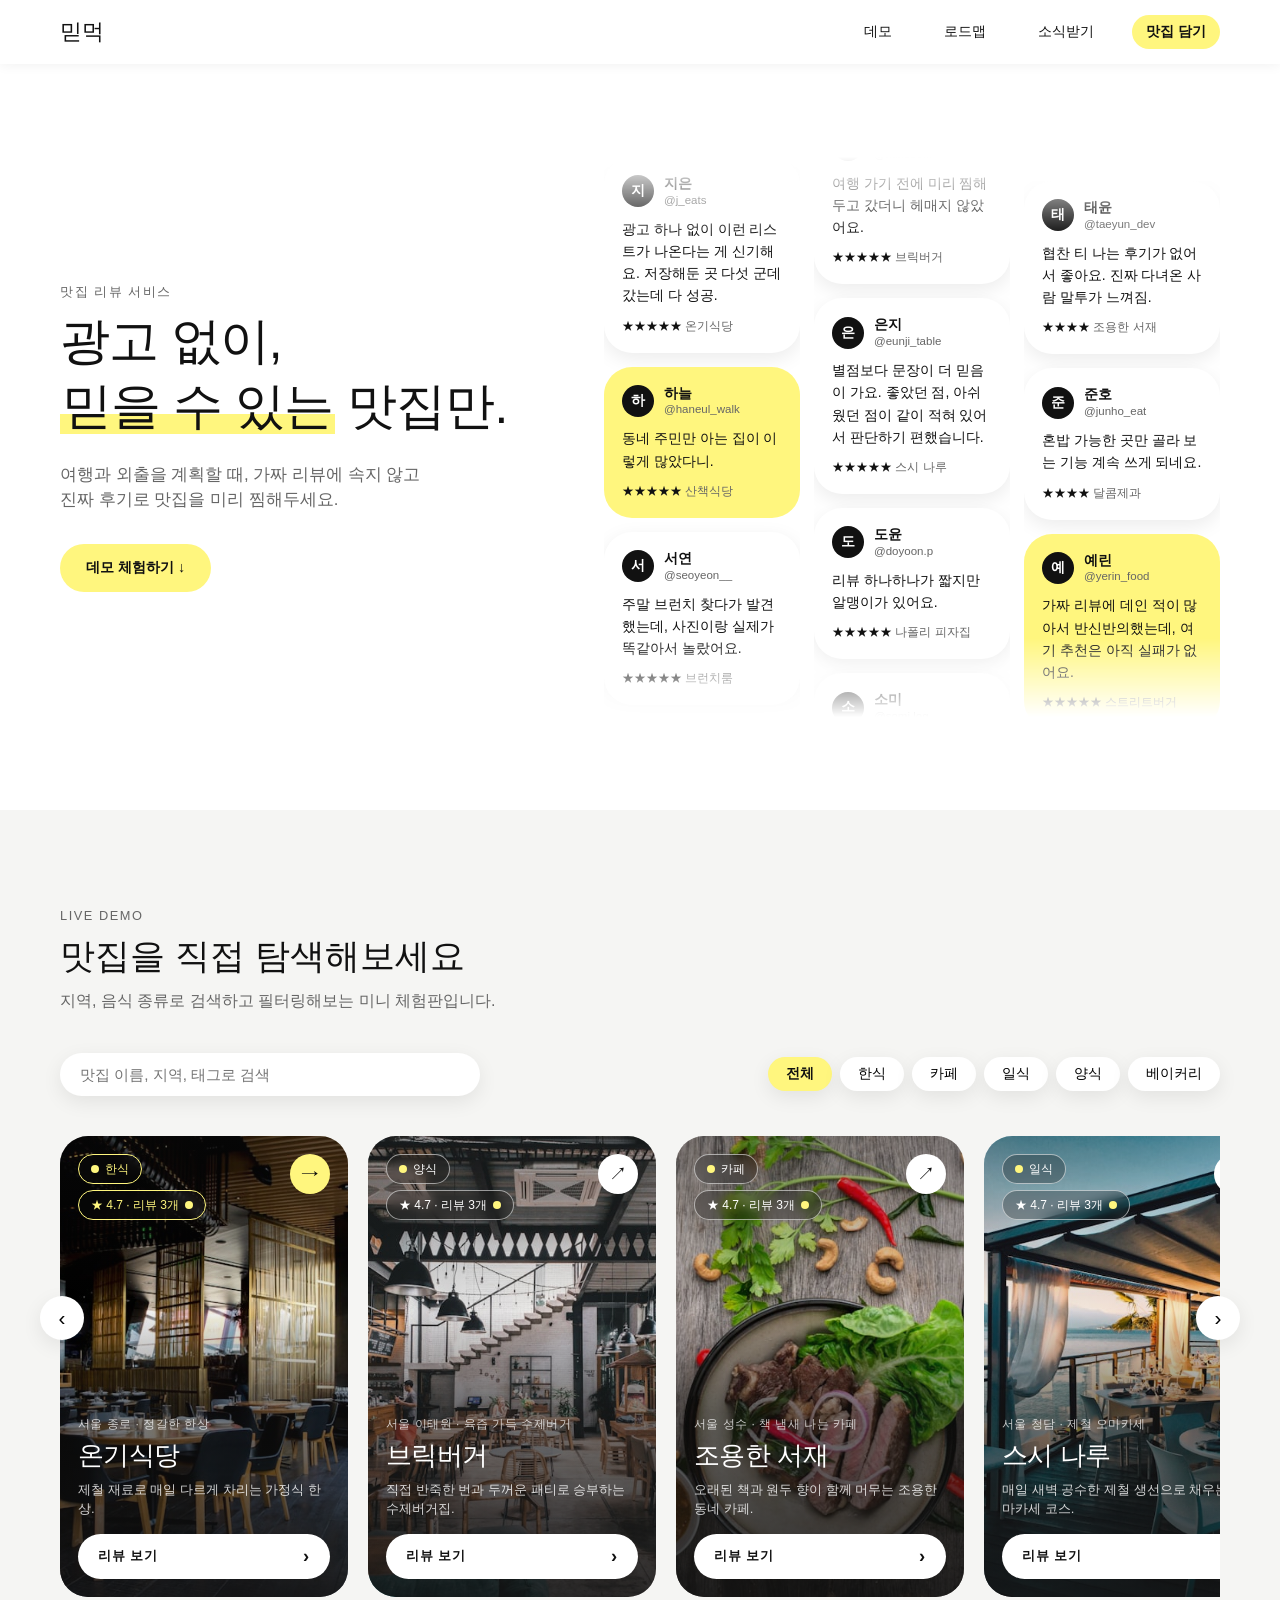
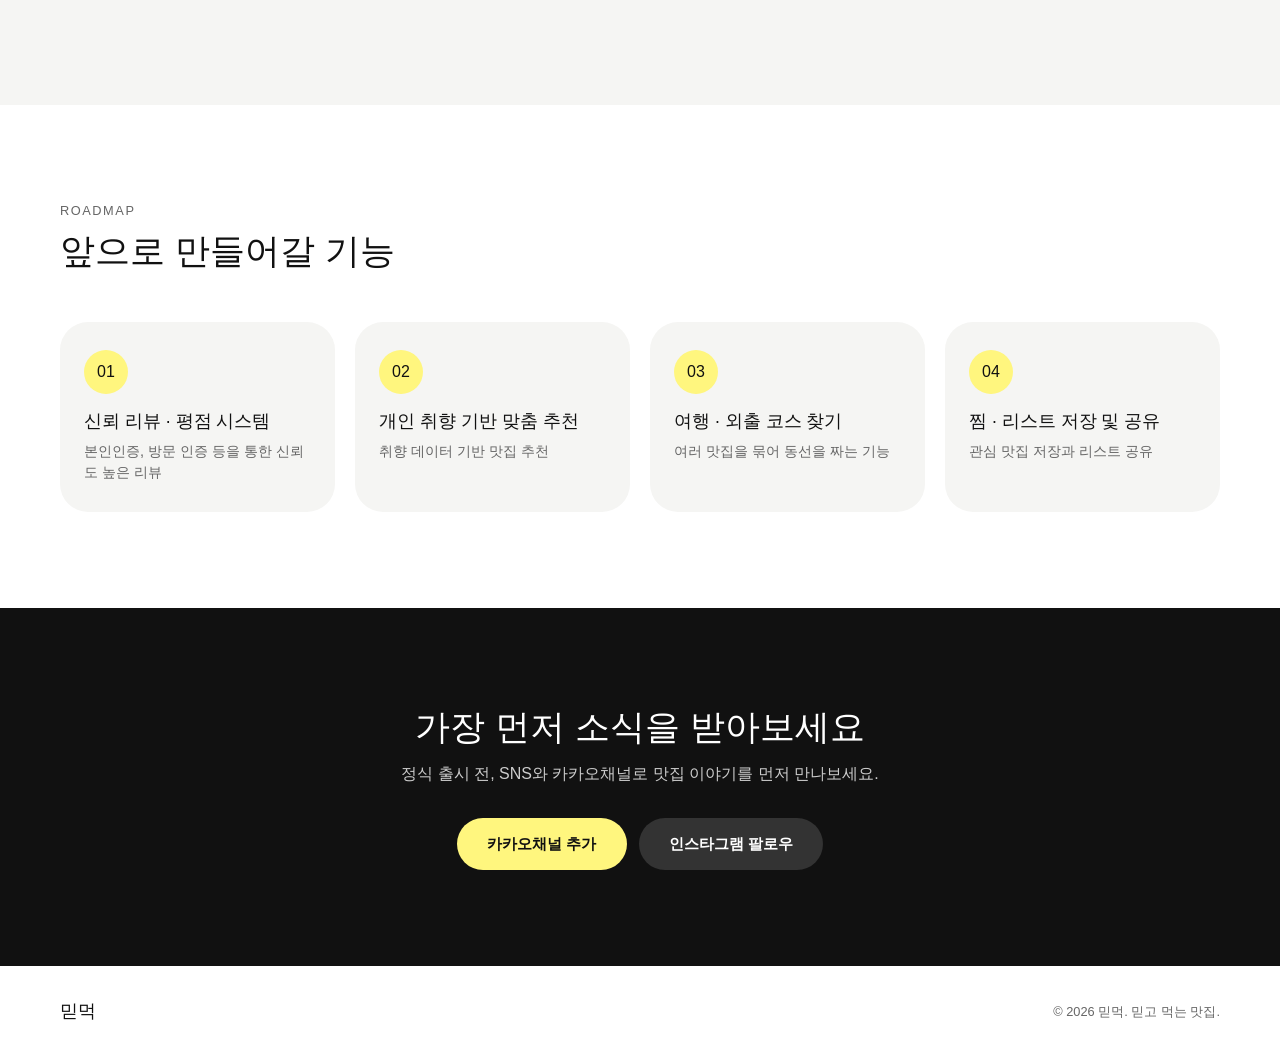
==== commit d7d3ae29: "맛집담기 기능 추가 Co-Authored-By: Claude Opus 5 <noreply@anthropic.com>" ====
--- a/index.html
+++ b/index.html
@@ -18,6 +18,7 @@
       <a href="#demo">데모</a>
       <a href="#roadmap">로드맵</a>
       <a href="#cta">소식받기</a>
+      <a href="collect.html" class="nav-cta">맛집 담기</a>
     </nav>
   </div>
 </header>
--- a/css/style.css
+++ b/css/style.css
@@ -20,6 +20,8 @@
   --color-text-muted: #666666;
   --color-point: #FFF67E;
   --color-point-text: #111111;
+  /* 에러 상태 전용. 흑백 기조를 깨지 않도록 저채도 벽돌빛으로 제한 */
+  --color-danger: #B4413A;
 
   --container-max: 1200px;
   --header-height: 64px;
@@ -29,6 +31,7 @@
   --radius-sm: 14px;   /* 썸네일처럼 작은 박스 */
   --radius-pill: 999px; /* 칩·버튼 등 컨트롤 */
   --shadow-soft: 0 6px 20px rgba(17, 17, 17, 0.08);
+  --shadow-lift: 0 14px 32px rgba(17, 17, 17, 0.14); /* 카드 호버 시 한 단계 깊은 그림자 */
 }
 
 /* ---------- Reset ---------- */
@@ -120,6 +123,44 @@
 
 .site-nav a:hover { background: var(--color-bg-alt); }
 
+
+/* ---------- Header nav CTA ---------- */
+/* 다른 페이지로 나가는 유일한 링크라 앵커들과 시각적으로 구분한다.
+   모바일에서는 항목이 4개가 되므로 간격·글자를 줄이고, 그보다 더 좁은 화면에서는
+   페이지가 아니라 네비 안에서만 가로로 밀리게 한다. */
+.site-nav {
+  min-width: 0;
+  gap: 8px;
+  overflow-x: auto;
+  scrollbar-width: none;
+  -ms-overflow-style: none;
+}
+
+.site-nav::-webkit-scrollbar { display: none; }
+
+.site-nav a {
+  flex: 0 0 auto;
+  padding: 6px 8px;
+  font-size: 0.85rem;
+  white-space: nowrap;
+}
+
+/* 앵커가 아닌 페이지 이동 링크는 포인트 컬러 pill로 */
+.site-nav .nav-cta {
+  background: var(--color-point);
+  color: var(--color-point-text);
+  font-weight: 600;
+}
+
+.site-nav .nav-cta:hover {
+  background: var(--color-point);
+  box-shadow: var(--shadow-soft);
+}
+
+.site-nav a:focus-visible {
+  outline: 2px solid var(--color-text);
+  outline-offset: 2px;
+}
 /* ---------- Hero ---------- */
 .hero {
   min-height: calc(90vh - var(--header-height));
@@ -799,6 +840,17 @@
 
 /* ---------- Responsive ---------- */
 @media (min-width: 768px) {
+  /* 네비 항목이 여유롭게 들어가므로 원래 간격·크기로 복귀 */
+  .site-nav {
+    gap: 24px;
+    overflow-x: visible;
+  }
+
+  .site-nav a {
+    padding: 6px 14px;
+    font-size: 0.9rem;
+  }
+
   .hero-inner {
     grid-template-columns: 0.9fr 1.1fr;
   }
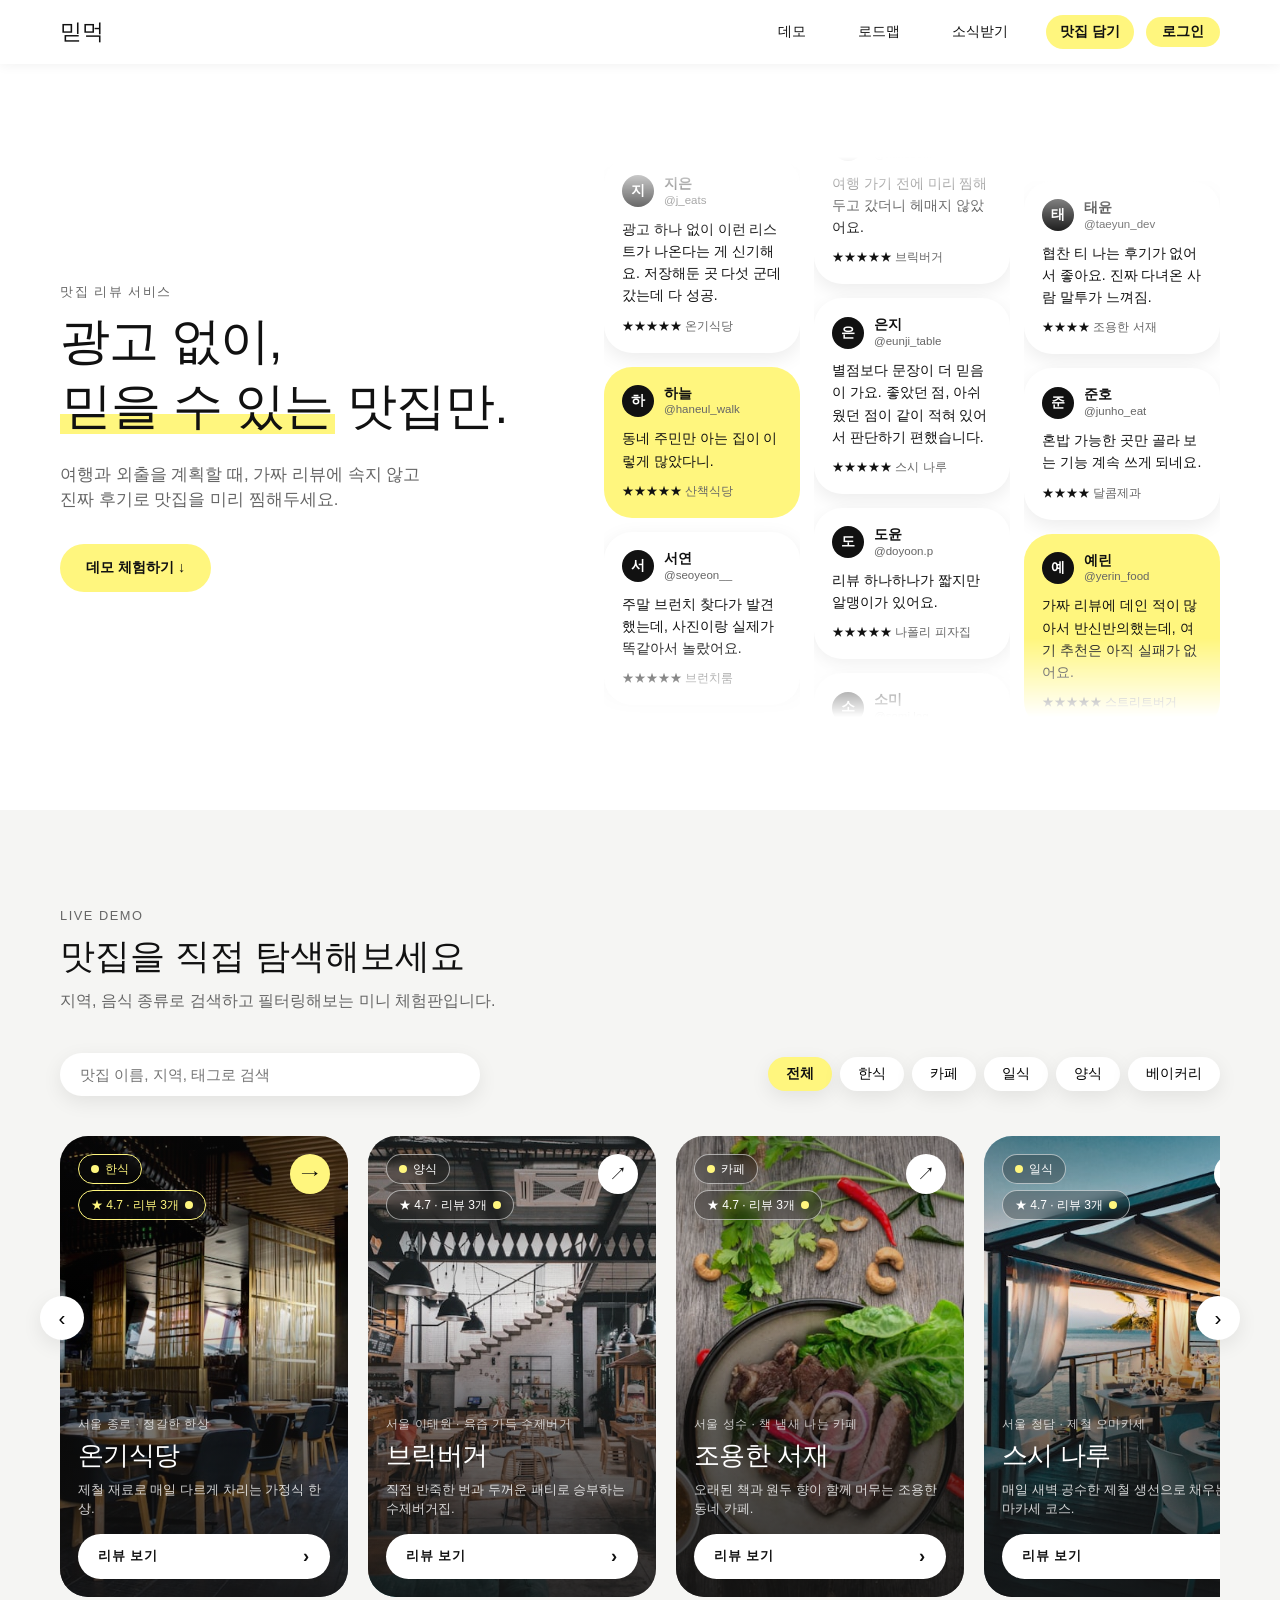
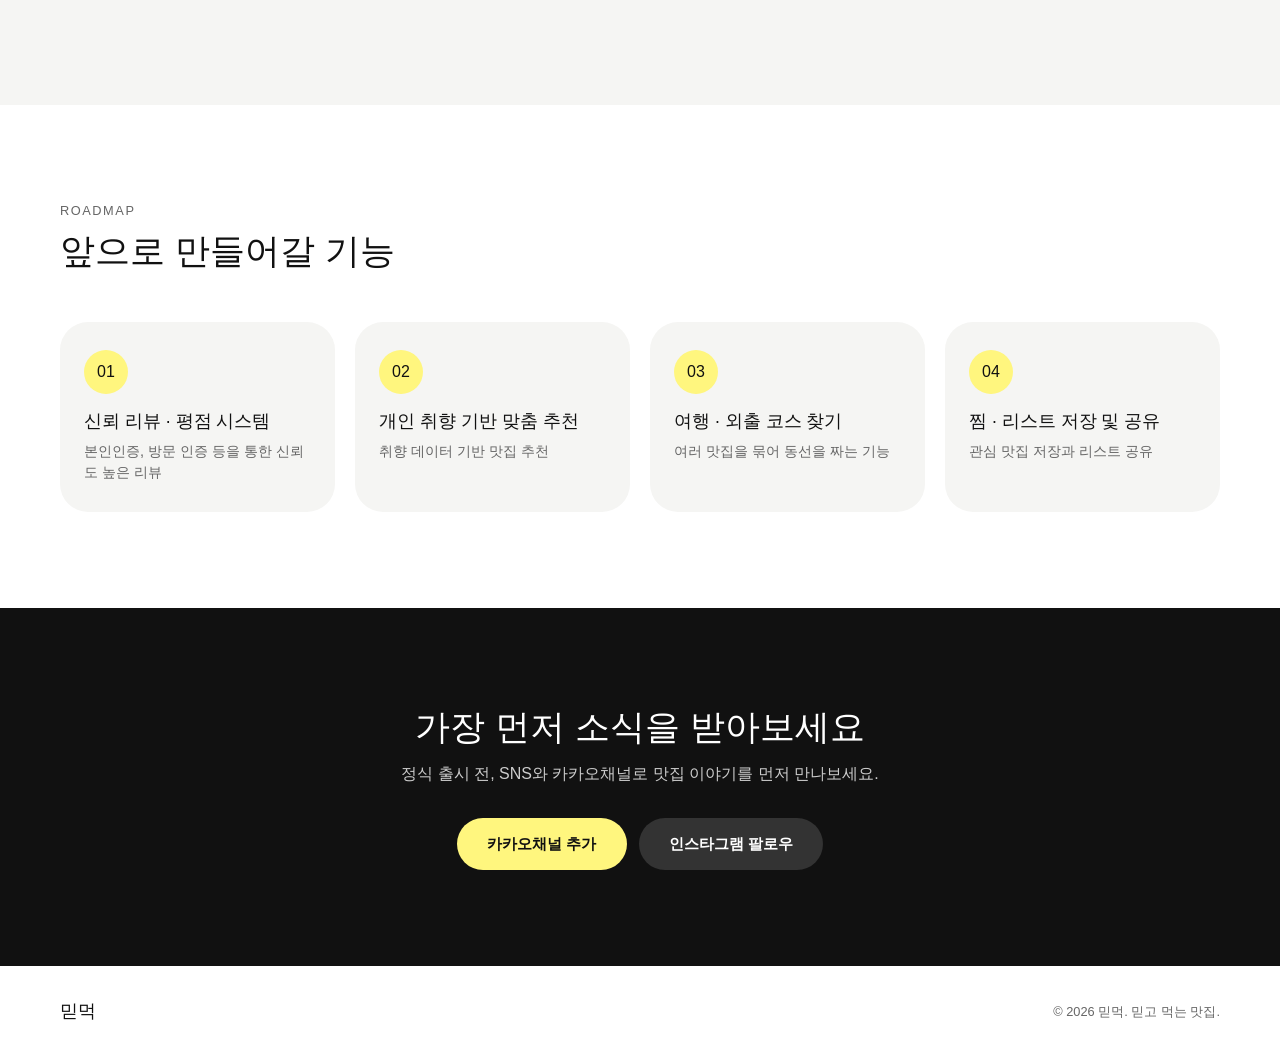
==== commit 6bb87753: "로그인 구현" ====
--- a/index.html
+++ b/index.html
@@ -14,12 +14,21 @@
 <header class="site-header">
   <div class="container header-inner">
     <a href="#top" class="logo">믿먹</a>
-    <nav class="site-nav">
-      <a href="#demo">데모</a>
-      <a href="#roadmap">로드맵</a>
-      <a href="#cta">소식받기</a>
-      <a href="collect.html" class="nav-cta">맛집 담기</a>
-    </nav>
+    <div class="header-right">
+      <nav class="site-nav">
+        <a href="#demo">데모</a>
+        <a href="#roadmap">로드맵</a>
+        <a href="#cta">소식받기</a>
+        <a href="collect.html" class="nav-cta">맛집 담기</a>
+      </nav>
+      <div class="auth-widget" id="auth-widget">
+        <button class="auth-login-button" id="auth-login-button" type="button">로그인</button>
+        <div class="auth-status" id="auth-status-group" hidden>
+          <span id="auth-status"></span>
+          <button class="auth-logout-button" id="auth-logout-button" type="button">로그아웃</button>
+        </div>
+      </div>
+    </div>
   </div>
 </header>
 
@@ -137,6 +146,26 @@
   </div>
 </div>
 
+<div class="auth-overlay" id="auth-overlay" hidden>
+  <div class="auth-modal" role="dialog" aria-modal="true" aria-labelledby="auth-modal-title">
+    <button class="auth-close" id="auth-close" aria-label="닫기">×</button>
+    <h3 id="auth-modal-title">로그인</h3>
+    <form class="auth-form" id="auth-form">
+      <input type="email" id="auth-email" placeholder="이메일" autocomplete="email" required>
+      <input type="password" id="auth-password" placeholder="비밀번호" autocomplete="current-password" required>
+      <p class="auth-error" id="auth-error" hidden></p>
+      <div class="auth-form__actions">
+        <button type="submit" class="auth-submit" id="auth-signin-button">로그인</button>
+        <button type="button" class="auth-submit auth-submit--secondary" id="auth-signup-button">회원가입</button>
+      </div>
+    </form>
+  </div>
+</div>
+
+<!-- 로드 순서 중요: supabase-js(CDN) → supabase-client(클라이언트 초기화) → auth(로그인 UI) → demo-data/main(이 페이지 로직). -->
+<script src="https://cdn.jsdelivr.net/npm/@supabase/supabase-js@2"></script>
+<script src="js/supabase-client.js"></script>
+<script src="js/auth.js"></script>
 <script src="js/demo-data.js"></script>
 <script src="js/main.js"></script>
 </body>
--- a/css/style.css
+++ b/css/style.css
@@ -22,6 +22,10 @@
   --color-point-text: #111111;
   /* 에러 상태 전용. 흑백 기조를 깨지 않도록 저채도 벽돌빛으로 제한 */
   --color-danger: #B4413A;
+  /* 리뷰 AI 분석(감정 막대·워드클라우드) 전용. 데이터 시각화라는 기능적 목적으로만 쓴다 —
+     부정/나쁜 맥락은 새 색을 만들지 않고 위 --color-danger를 그대로 재사용한다. */
+  --color-positive: #2F9E44;
+  --color-neutral: #E8B923;
 
   --container-max: 1200px;
   --header-height: 64px;
@@ -161,6 +165,71 @@
   outline: 2px solid var(--color-text);
   outline-offset: 2px;
 }
+
+/* ---------- 로그인 위젯 (헤더) ---------- */
+.header-right {
+  display: flex;
+  align-items: center;
+  justify-content: flex-end;
+  gap: 12px;
+  min-width: 0;
+  flex: 1 1 auto;
+}
+
+.auth-widget {
+  flex: 0 0 auto;
+}
+
+.auth-login-button {
+  padding: 6px 16px;
+  font-size: 0.85rem;
+  font-weight: 600;
+  white-space: nowrap;
+  border-radius: var(--radius-pill);
+  background: var(--color-point);
+  color: var(--color-point-text);
+  transition: box-shadow 0.2s;
+}
+
+.auth-login-button:hover {
+  box-shadow: var(--shadow-soft);
+}
+
+.auth-status {
+  display: flex;
+  align-items: center;
+  gap: 8px;
+  font-size: 0.85rem;
+  white-space: nowrap;
+}
+
+#auth-status {
+  color: var(--color-text-muted);
+}
+
+.auth-logout-button {
+  padding: 6px 14px;
+  font-size: 0.82rem;
+  font-weight: 600;
+  border-radius: var(--radius-pill);
+  background: var(--color-bg-alt);
+  color: var(--color-text);
+  transition: background 0.2s;
+}
+
+.auth-logout-button:hover {
+  background: var(--color-bg-alt);
+  box-shadow: var(--shadow-soft);
+}
+
+.auth-status[hidden] { display: none; }
+
+.auth-login-button:focus-visible,
+.auth-logout-button:focus-visible {
+  outline: 2px solid var(--color-text);
+  outline-offset: 2px;
+}
+
 /* ---------- Hero ---------- */
 .hero {
   min-height: calc(90vh - var(--header-height));
@@ -838,6 +907,117 @@
   color: var(--color-text-muted);
 }
 
+/* ---------- 로그인 모달 ---------- */
+/* .modal-overlay/.modal과 같은 톤이지만, index.html 데모 전용 계약인 .modal-*는 그대로 두고
+   사이트 전역(로그인)에 쓰는 이 컴포넌트는 이름을 새로 둔다. */
+.auth-overlay {
+  position: fixed;
+  inset: 0;
+  background: rgba(17, 17, 17, 0.7);
+  display: flex;
+  align-items: center;
+  justify-content: center;
+  z-index: 100;
+  padding: 20px;
+}
+
+.auth-overlay[hidden] { display: none; }
+
+.auth-modal {
+  background: var(--color-bg);
+  max-width: 380px;
+  width: 100%;
+  border-radius: var(--radius);
+  padding: 32px 28px;
+  position: relative;
+}
+
+.auth-modal h3 {
+  font-size: 1.3rem;
+  padding-right: 24px;
+}
+
+.auth-close {
+  position: absolute;
+  top: 14px;
+  right: 14px;
+  width: 38px;
+  height: 38px;
+  border-radius: 50%;
+  background: var(--color-bg);
+  border: none;
+  box-shadow: var(--shadow-soft);
+  font-size: 1.3rem;
+  line-height: 1;
+  z-index: 2;
+}
+
+.auth-form {
+  margin-top: 20px;
+  display: flex;
+  flex-direction: column;
+  gap: 10px;
+}
+
+.auth-form input {
+  border: none;
+  border-radius: var(--radius-pill);
+  background: var(--color-bg-alt);
+  padding: 13px 18px;
+  font-size: 0.92rem;
+  width: 100%;
+}
+
+.auth-form input:focus {
+  outline: none;
+  box-shadow: 0 0 0 2px var(--color-point);
+}
+
+.auth-error {
+  font-size: 0.85rem;
+  color: var(--color-danger);
+  font-weight: 600;
+}
+
+.auth-error[hidden] { display: none; }
+
+.auth-form__actions {
+  margin-top: 6px;
+  display: flex;
+  gap: 8px;
+}
+
+.auth-submit {
+  flex: 1 1 0;
+  padding: 12px;
+  font-size: 0.9rem;
+  font-weight: 600;
+  border-radius: var(--radius-pill);
+  background: var(--color-text);
+  color: var(--color-bg);
+  transition: transform 0.15s ease;
+}
+
+.auth-submit:hover {
+  transform: translateY(-1px);
+}
+
+.auth-submit:disabled {
+  opacity: 0.6;
+  transform: none;
+}
+
+.auth-submit--secondary {
+  background: var(--color-bg-alt);
+  color: var(--color-text);
+}
+
+.auth-close:focus-visible,
+.auth-submit:focus-visible {
+  outline: 2px solid var(--color-text);
+  outline-offset: 2px;
+}
+
 /* ---------- Responsive ---------- */
 @media (min-width: 768px) {
   /* 네비 항목이 여유롭게 들어가므로 원래 간격·크기로 복귀 */
